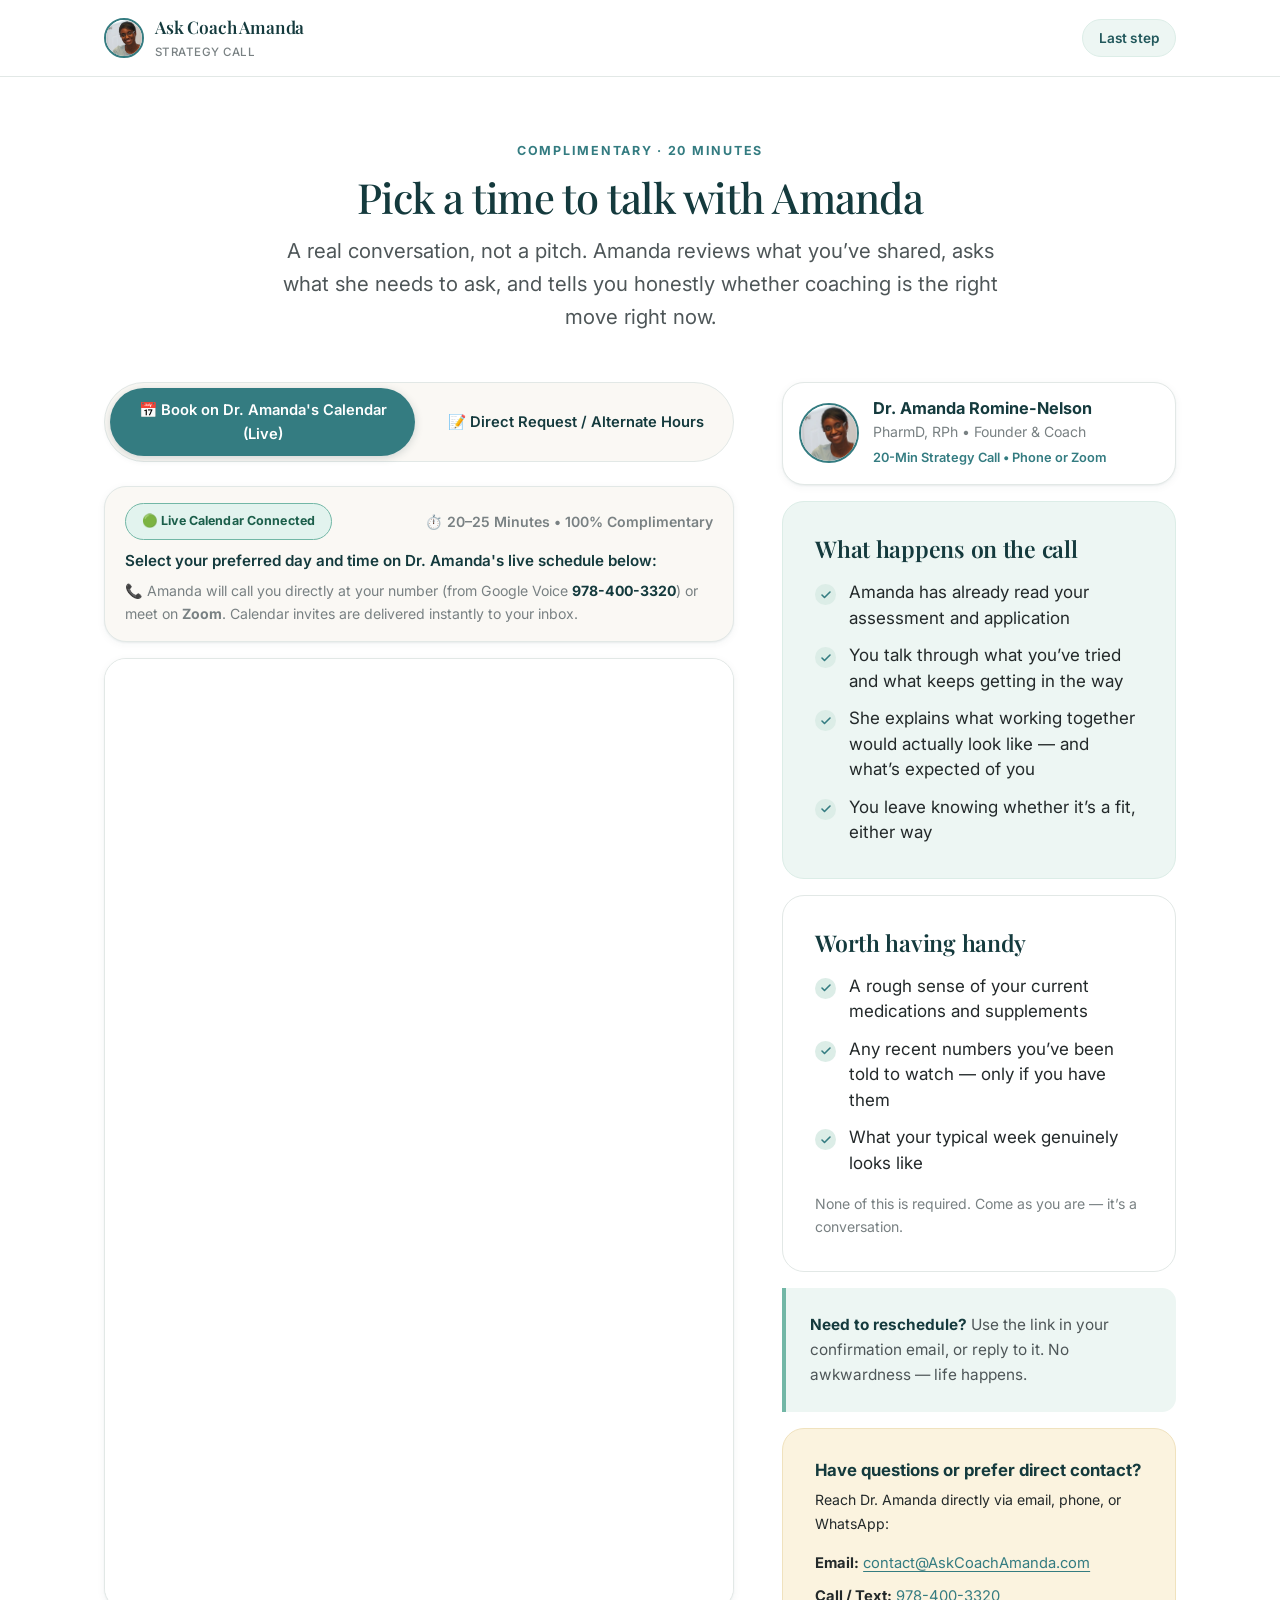
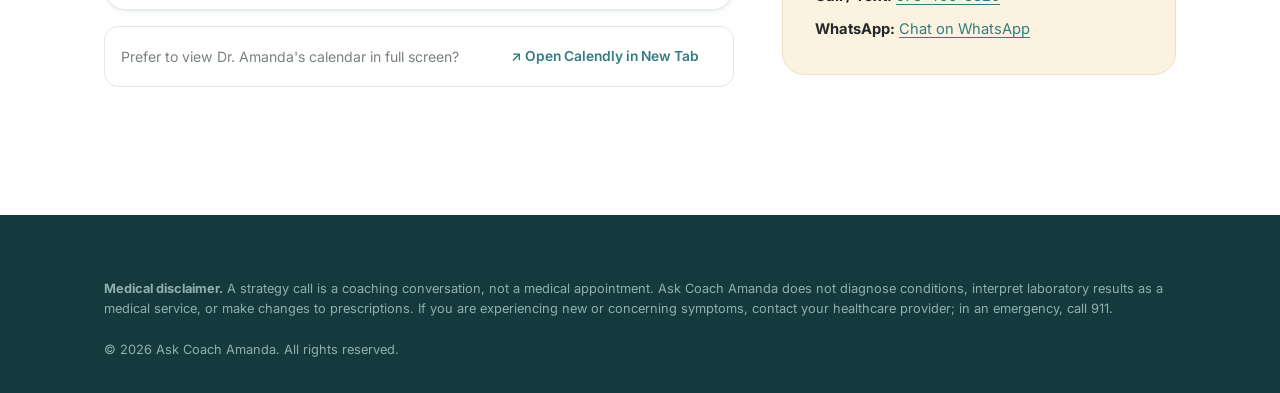
==== book.html @ 9dd2eb63 "Ask Coach Amanda funnel: landing, assessment, apply, booking, thank-you Co-Authored-By: Claude Opus " ====
<!doctype html>
<html lang="en">
<head>
<meta charset="utf-8">
<meta name="viewport" content="width=device-width, initial-scale=1">
<title>Book Your Strategy Call | Ask Coach Amanda</title>
<meta name="description" content="Book a complimentary metabolic health strategy call with Dr. Amanda Romine-Nelson, PharmD, RPh.">
<meta name="robots" content="noindex, follow">
<meta http-equiv="Cache-Control" content="no-cache, no-store, must-revalidate">
<meta http-equiv="Pragma" content="no-cache">
<meta http-equiv="Expires" content="0">
<link rel="preconnect" href="https://fonts.googleapis.com">
<link rel="preconnect" href="https://fonts.gstatic.com" crossorigin>
<link href="https://fonts.googleapis.com/css2?family=Playfair+Display:wght@400;500;600;700&family=Inter:wght@400;500;600;700&display=swap" rel="stylesheet">
<link rel="stylesheet" href="assets/css/brand.css?v=20260921_v3">
<link rel="stylesheet" href="assets/css/funnel.css?v=20260921_v3">
</head>
<body>
<a class="skip-link" href="#main">Skip to content</a>

<header class="site-header">
  <div class="site-header__inner">
    <a class="brandmark" href="index.html">
      <img src="assets/img/dr-amanda-avatar.webp" alt="Dr. Amanda Romine-Nelson, PharmD" width="40" height="40" style="border-radius:50%;border:2px solid var(--teal);display:block;">
      <span>
        <span class="brandmark__name">Ask Coach Amanda</span>
        <span class="brandmark__sub">Strategy call</span>
      </span>
    </a>
    <span class="pill" id="step-pill">Last step</span>
  </div>
</header>

<style>
.booking-tabs {
  display: flex;
  gap: 8px;
  margin-bottom: var(--s5);
  background: var(--cream);
  padding: 5px;
  border-radius: var(--r-pill);
  border: 1px solid var(--line);
}
.booking-tab-btn {
  flex: 1;
  padding: 10px 18px;
  border-radius: var(--r-pill);
  border: none;
  background: transparent;
  font-family: var(--sans);
  font-weight: 600;
  font-size: 0.92rem;
  color: var(--teal-ink);
  cursor: pointer;
  transition: all 0.2s ease;
  text-align: center;
}
.booking-tab-btn.active {
  background: var(--teal);
  color: var(--white);
  box-shadow: 0 2px 8px rgba(20,58,61,0.18);
}
.booking-tab-btn:hover:not(.active) {
  background: rgba(20,58,61,0.06);
}
</style>

<main id="main" class="section section--tight">
  <div class="wrap">

    <div class="center" style="max-width:720px;margin:0 auto var(--s7)">
      <p class="eyebrow">Complimentary &middot; 20 minutes</p>
      <h1 id="book-title" style="font-size:clamp(1.85rem,4vw,2.6rem)">Pick a time to talk with Amanda</h1>
      <p class="lede" id="book-sub">A real conversation, not a pitch. Amanda reviews what you&rsquo;ve shared, asks what she needs to ask, and tells you honestly whether coaching is the right move right now.</p>
    </div>

    <div class="grid" style="grid-template-columns:minmax(0,1.6fr) minmax(0,1fr);gap:var(--s7);align-items:start">

      <div>
        <!-- Booking View Switcher -->
        <div class="booking-tabs" role="tablist">
          <button type="button" class="booking-tab-btn active" id="tab-calendly-btn" role="tab" aria-selected="true">📅 Book on Dr. Amanda's Calendar (Live)</button>
          <button type="button" class="booking-tab-btn" id="tab-form-btn" role="tab" aria-selected="false">📝 Direct Request / Alternate Hours</button>
        </div>

        <!-- TAB 1: Live Calendly Embed (PRIMARY ACTIVE VIEW) -->
        <div id="booking-calendly-wrap">
          <!-- Calendly Verified Event Bar -->
          <div class="card" style="padding:16px 20px;background:var(--cream);border:1px solid var(--line);border-radius:var(--r-lg);margin-bottom:var(--s4);box-shadow:var(--shadow-sm)">
            <div style="display:flex;align-items:center;justify-content:space-between;flex-wrap:wrap;gap:10px;margin-bottom:8px">
              <span class="pill" style="background:#E2F3EE;color:#1B5E4A;border:1px solid #72B7A6;font-size:0.78rem;font-weight:700">
                🟢 Live Calendar Connected
              </span>
              <span class="small muted" style="font-weight:600">
                ⏱️ 20–25 Minutes &bull; 100% Complimentary
              </span>
            </div>
            <p style="margin:0 0 6px;font-size:0.95rem;color:var(--teal-ink);font-weight:600">
              Select your preferred day and time on Dr. Amanda's live schedule below:
            </p>
            <p class="small muted" style="margin:0">
              📞 Amanda will call you directly at your number (from Google Voice <strong style="color:var(--teal-ink)">978-400-3320</strong>) or meet on <strong>Zoom</strong>. Calendar invites are delivered instantly to your inbox.
            </p>
          </div>

          <!-- Lead Sync Notice Banner (shown if user took assessment) -->
          <div id="lead-sync-banner" class="note note--mint" style="display:none;margin-bottom:var(--s4);font-size:0.9rem">
            <strong>Assessment results connected:</strong> Your scorecard responses (<span id="lead-score-text"></span>) are automatically attached so Dr. Amanda can review your profile before connecting.
          </div>

          <!-- Calendly Inline Container -->
          <div class="calendly-wrap" id="calendly-inline" data-url="https://calendly.com/beagoodday-com/20-min-call-with-dr-amanda" style="min-height:950px;min-width:320px;border-radius:var(--r-lg);overflow:hidden;border:1px solid var(--line);background:var(--white);box-shadow:var(--shadow-sm);">
            <iframe id="calendly-frame"
                    src="https://calendly.com/beagoodday-com/20-min-call-with-dr-amanda?hide_landing_page_details=1&hide_event_type_details=1&hide_gdpr_banner=1&primary_color=347c81&text_color=23292a"
                    width="100%"
                    height="950"
                    frameborder="0"
                    title="Schedule a 20-min Call with Dr. Amanda Romine-Nelson"
                    style="width:100%;height:950px;min-height:950px;border:none;display:block;background:#ffffff;">
            </iframe>
          </div>

          <div style="margin-top:var(--s4);display:flex;align-items:center;justify-content:space-between;flex-wrap:wrap;gap:12px;padding:12px 16px;background:var(--white);border:1px solid var(--line);border-radius:var(--r)">
            <span class="small muted">Prefer to view Dr. Amanda's calendar in full screen?</span>
            <a id="calendly-direct-btn" href="https://calendly.com/beagoodday-com/20-min-call-with-dr-amanda" target="_blank" rel="noopener" class="btn btn--outline btn--sm" style="font-size:0.86rem;padding:7px 16px;display:inline-flex;align-items:center;gap:6px">
              ↗️ Open Calendly in New Tab
            </a>
          </div>
        </div>

        <!-- TAB 2: Direct Strategy Call Booking Form (FALLBACK / ALTERNATE HOURS) -->
        <div id="booking-form-wrap" class="card" style="padding:var(--s6);background:var(--white);border-radius:var(--r-lg);border:1px solid var(--line);box-shadow:var(--shadow-sm)" hidden>
          <div style="margin-bottom:var(--s5)">
            <h2 style="font-size:1.35rem;margin-bottom:6px;color:var(--teal-ink)">Request a custom consultation time</h2>
            <p class="small muted" style="margin:0">Don&rsquo;t see a Calendly slot that fits your schedule? Choose your preferred day and window below, and Amanda&rsquo;s team will confirm via email or SMS.</p>
          </div>

          <form id="booking-form" name="strategy-call-booking" method="POST" data-netlify="true" data-netlify-honeypot="bot-field" novalidate>
            <input type="hidden" name="form-name" value="strategy-call-booking">
            <input type="hidden" name="bot-field">
            <input type="hidden" name="total_score" id="b-score">
            <input type="hidden" name="score_tier" id="b-tier">
            <input type="hidden" name="primary_concern" id="b-concern">
            <input type="hidden" name="lead_source" id="b-source">

            <!-- Preferred Day & Date -->
            <div class="grid grid-2" style="gap:var(--s4);margin-bottom:var(--s4)">
              <div class="field">
                <label for="b-date">Preferred Date</label>
                <input class="input" type="date" id="b-date" name="preferred_date" required style="background:var(--white)">
                <p class="field-error" hidden>Please choose a date for your call.</p>
              </div>
              <div class="field">
                <label for="b-time">Preferred Time Window</label>
                <select class="input" id="b-time" name="preferred_time_window" required style="background:var(--white)">
                  <option value="">Select a time of day…</option>
                  <option value="Morning (9:00 AM – 12:00 PM EST)">Morning (9:00 AM – 12:00 PM EST)</option>
                  <option value="Afternoon (12:00 PM – 4:00 PM EST)">Afternoon (12:00 PM – 4:00 PM EST)</option>
                  <option value="Late Afternoon / Evening (4:00 PM – 7:00 PM EST)">Late Afternoon / Evening (4:00 PM – 7:00 PM EST)</option>
                </select>
                <p class="field-error" hidden>Please pick your preferred time window.</p>
              </div>
            </div>

            <!-- Meeting Format -->
            <div class="field" style="margin-bottom:var(--s4)">
              <label>How would you prefer to connect?</label>
              <div class="grid grid-2" style="gap:var(--s3);margin-top:6px">
                <label class="choice" style="cursor:pointer;padding:12px 14px;border:1px solid var(--line);border-radius:var(--r);display:flex;align-items:center;gap:10px;background:var(--cream)">
                  <input type="radio" name="call_format" value="Phone Call (Amanda calls you)" checked style="accent-color:var(--teal)">
                  <span style="font-size:0.92rem;font-weight:500">📞 Phone Call (Amanda calls you)</span>
                </label>
                <label class="choice" style="cursor:pointer;padding:12px 14px;border:1px solid var(--line);border-radius:var(--r);display:flex;align-items:center;gap:10px;background:var(--cream)">
                  <input type="radio" name="call_format" value="Zoom Video Meeting" style="accent-color:var(--teal)">
                  <span style="font-size:0.92rem;font-weight:500">💻 Zoom Video Meeting</span>
                </label>
              </div>
            </div>

            <!-- Contact Information -->
            <div class="grid grid-2" style="gap:var(--s4);margin-bottom:var(--s4)">
              <div class="field">
                <label for="b-first">First Name</label>
                <input class="input" type="text" id="b-first" name="first_name" autocomplete="given-name" required>
                <p class="field-error" hidden>Please provide your first name.</p>
              </div>
              <div class="field">
                <label for="b-last">Last Name</label>
                <input class="input" type="text" id="b-last" name="last_name" autocomplete="family-name" required>
                <p class="field-error" hidden>Please provide your last name.</p>
              </div>
            </div>

            <div class="grid grid-2" style="gap:var(--s4);margin-bottom:var(--s4)">
              <div class="field">
                <label for="b-email">Email Address</label>
                <input class="input" type="email" id="b-email" name="email" autocomplete="email" required>
                <p class="field-error" hidden>Please provide a valid email.</p>
              </div>
              <div class="field">
                <label for="b-phone">Mobile Phone</label>
                <input class="input" type="tel" id="b-phone" name="phone" autocomplete="tel" required>
                <p class="field-error" hidden>Please provide your phone number.</p>
              </div>
            </div>

            <div class="field" style="margin-bottom:var(--s5)">
              <label for="b-notes">What would you like Dr. Amanda to focus on? <span class="muted" style="font-weight:400">(Optional)</span></label>
              <textarea class="input" id="b-notes" name="call_focus" rows="3" placeholder="E.g. reviewing my scorecard results, persistent midsection weight, blood sugar patterns, or medication questions..."></textarea>
            </div>

            <button type="submit" class="btn btn--primary btn--lg btn--block" id="booking-submit-btn">
              Submit Direct Call Request &rarr;
            </button>
            <p class="cta-note" style="justify-content:center;margin-top:var(--s3)">
              Amanda reviews your information personally. You&rsquo;ll receive email confirmation and a calendar invite.
            </p>
          </form>
        </div>
      </div>

      <aside class="stack">
        <!-- Dr. Amanda Trust Card beside calendar -->
        <div class="card" style="padding:16px;background:var(--white);border:1px solid var(--line);border-radius:var(--r-lg);display:flex;align-items:center;gap:14px;box-shadow:var(--shadow-sm)">
          <img src="assets/img/dr-amanda-avatar.webp" alt="Dr. Amanda Romine-Nelson, PharmD" width="60" height="60" style="border-radius:50%;border:2px solid var(--teal);object-fit:cover;flex-shrink:0">
          <div>
            <h4 style="margin:0 0 2px;font-size:1.02rem;color:var(--teal-ink)">Dr. Amanda Romine-Nelson</h4>
            <p class="small muted" style="margin:0">PharmD, RPh &bull; Founder &amp; Coach</p>
            <p style="font-size:0.8rem;color:var(--teal);margin:4px 0 0;font-weight:600">20-Min Strategy Call &bull; Phone or Zoom</p>
          </div>
        </div>

        <div class="card card--mint">
          <h3>What happens on the call</h3>
          <ul class="ticks">
            <li>Amanda has already read your assessment and application</li>
            <li>You talk through what you&rsquo;ve tried and what keeps getting in the way</li>
            <li>She explains what working together would actually look like &mdash; and what&rsquo;s expected of you</li>
            <li>You leave knowing whether it&rsquo;s a fit, either way</li>
          </ul>
        </div>

        <div class="card">
          <h3>Worth having handy</h3>
          <ul class="ticks">
            <li>A rough sense of your current medications and supplements</li>
            <li>Any recent numbers you&rsquo;ve been told to watch &mdash; only if you have them</li>
            <li>What your typical week genuinely looks like</li>
          </ul>
          <p class="small muted mt4 mb0">None of this is required. Come as you are &mdash; it&rsquo;s a conversation.</p>
        </div>

        <div class="note">
          <strong>Need to reschedule?</strong> Use the link in your confirmation email, or reply to it. No awkwardness &mdash; life happens.
        </div>

        <div class="card card--gold">
          <h4 style="margin-bottom:8px">Have questions or prefer direct contact?</h4>
          <p class="small mb2">Reach Dr. Amanda directly via email, phone, or WhatsApp:</p>
          <ul class="footer-list" style="font-size:0.92rem;margin-bottom:0">
            <li><strong>Email:</strong> <a href="mailto:contact@AskCoachAmanda.com">contact@AskCoachAmanda.com</a></li>
            <li><strong>Call / Text:</strong> <a href="tel:+19784003320">978-400-3320</a></li>
            <li><strong>WhatsApp:</strong> <a href="https://wa.me/19784003320" target="_blank" rel="noopener">Chat on WhatsApp</a></li>
          </ul>
        </div>
      </aside>

    </div>
  </div>
</main>

<footer class="site-footer" style="margin-top:var(--s8)">
  <div class="wrap">
    <p class="disclaimer" style="margin-top:0;border-top:0;padding-top:0">
      <strong>Medical disclaimer.</strong> A strategy call is a coaching conversation, not a medical appointment. Ask Coach Amanda does not diagnose conditions, interpret laboratory results as a medical service, or make changes to prescriptions. If you are experiencing new or concerning symptoms, contact your healthcare provider; in an emergency, call 911.
      <br><br>&copy; <span data-year>2026</span> Ask Coach Amanda. All rights reserved.
    </p>
  </div>
</footer>

<script src="assets/js/config.js?v=20260921e"></script>
<script src="assets/js/app.js?v=20260921e"></script>
<script>
(function () {
  var CFG = (window.ACA && window.ACA.config) || {};
  var lead = window.ACA.store.read();
  var LIVE_CALENDLY = "https://calendly.com/beagoodday-com/20-min-call-with-dr-amanda";

  /* Route-aware copy: someone sent here by a red flag needs a
     different frame than someone who just finished applying. */
  if (lead.red_flag) {
    document.getElementById("book-title").textContent = "Let's talk it through first";
    document.getElementById("book-sub").innerHTML =
      "Because you flagged something you haven't raised with a provider, a conversation is the right next step. Amanda will help you separate what belongs with your healthcare provider from what coaching can genuinely support.";
    document.getElementById("step-pill").textContent = "Complimentary call";
  } else if (lead.application_submitted_at) {
    document.getElementById("step-pill").textContent = "Step 3 of 3";
  }

  /* ------------------------------------------------------------
     CALENDLY RESPONDENT DATA PASSING
     Takes the respondent's information (Name, Email, Phone,
     Assessment Score, Tier, Focus Area) and injects it into Calendly
     ------------------------------------------------------------ */
  var fullName = [lead.first_name, lead.last_name].filter(Boolean).join(" ");
  var calendlyParams = [];
  if (fullName) calendlyParams.push("name=" + encodeURIComponent(fullName));
  if (lead.first_name) calendlyParams.push("first_name=" + encodeURIComponent(lead.first_name));
  if (lead.last_name) calendlyParams.push("last_name=" + encodeURIComponent(lead.last_name));
  if (lead.email) calendlyParams.push("email=" + encodeURIComponent(lead.email));
  if (lead.phone) calendlyParams.push("phone_number=" + encodeURIComponent(lead.phone));
  
  var notes = [];
  if (lead.total_score !== undefined && lead.total_score !== "") {
    notes.push("Score: " + lead.total_score + "/30 (" + (lead.score_tier || "") + ")");
  }
  if (lead.primary_concern) {
    notes.push("Roadblock: " + lead.primary_concern);
  }
  if (notes.length) {
    calendlyParams.push("a1=" + encodeURIComponent(notes.join(" | ")));
  }
  calendlyParams.push("hide_landing_page_details=1");
  calendlyParams.push("hide_event_type_details=1");
  calendlyParams.push("primary_color=347c81");
  calendlyParams.push("hide_gdpr_banner=1");
  calendlyParams.push("text_color=23292a");
  /* Required for Calendly to postMessage booking events back to this page */
  calendlyParams.push("embed_type=Inline");
  calendlyParams.push("embed_domain=" + encodeURIComponent(location.hostname || "askcoachamanda.com"));
  calendlyParams.push("utm_source=funnel");
  calendlyParams.push("utm_campaign=" + encodeURIComponent(lead.score_tier || "metabolic_health"));

  var fullCalendlyUrl = LIVE_CALENDLY + (calendlyParams.length ? "?" + calendlyParams.join("&") : "");
  
  var cFrame = document.getElementById("calendly-frame");
  if (cFrame) cFrame.src = fullCalendlyUrl;
  
  var cDirect = document.getElementById("calendly-direct-btn");
  if (cDirect) cDirect.href = fullCalendlyUrl.replace(/&?embed_(type|domain)=[^&]*/g, "");

  var cWrap = document.getElementById("calendly-inline");
  if (cWrap) cWrap.setAttribute("data-url", fullCalendlyUrl);

  /* Lead Sync Banner UI */
  var leadSyncBanner = document.getElementById("lead-sync-banner");
  var leadScoreText = document.getElementById("lead-score-text");
  if (leadSyncBanner && (lead.total_score !== undefined || lead.score_tier || lead.primary_concern)) {
    leadSyncBanner.style.display = "block";
    if (leadScoreText) {
      var bits = [];
      if (lead.total_score !== undefined && lead.total_score !== "") bits.push("Score: " + lead.total_score + "/30");
      if (lead.score_tier) bits.push("Tier: " + lead.score_tier);
      if (lead.primary_concern) bits.push("Focus: " + lead.primary_concern);
      leadScoreText.textContent = bits.join(" · ");
    }
  }

  /* ------------------------------------------------------------
     TAB SWITCHER (Form vs Calendly)
     ------------------------------------------------------------ */
  var tabFormBtn = document.getElementById("tab-form-btn");
  var tabCalendlyBtn = document.getElementById("tab-calendly-btn");
  var formWrap = document.getElementById("booking-form-wrap");
  var calendlyWrap = document.getElementById("booking-calendly-wrap");

  if (tabFormBtn && tabCalendlyBtn) {
    tabFormBtn.addEventListener("click", function () {
      tabFormBtn.classList.add("active");
      tabFormBtn.setAttribute("aria-selected", "true");
      tabCalendlyBtn.classList.remove("active");
      tabCalendlyBtn.setAttribute("aria-selected", "false");
      formWrap.hidden = false;
      calendlyWrap.hidden = true;
    });

    tabCalendlyBtn.addEventListener("click", function () {
      tabCalendlyBtn.classList.add("active");
      tabCalendlyBtn.setAttribute("aria-selected", "true");
      tabFormBtn.classList.remove("active");
      tabFormBtn.setAttribute("aria-selected", "false");
      formWrap.hidden = true;
      calendlyWrap.hidden = false;
    });
  }

  /* ------------------------------------------------------------
     FORM PRE-POPULATION & SUBMISSION
     ------------------------------------------------------------ */
  var form = document.getElementById("booking-form");
  if (form) {
    // Set minimum date to tomorrow
    var dateInput = document.getElementById("b-date");
    if (dateInput) {
      var tomorrow = new Date();
      tomorrow.setDate(tomorrow.getDate() + 1);
      // Skip to Monday if weekend
      if (tomorrow.getDay() === 0) tomorrow.setDate(tomorrow.getDate() + 1);
      if (tomorrow.getDay() === 6) tomorrow.setDate(tomorrow.getDate() + 2);
      var yyyy = tomorrow.getFullYear();
      var mm = String(tomorrow.getMonth() + 1).padStart(2, "0");
      var dd = String(tomorrow.getDate()).padStart(2, "0");
      dateInput.min = yyyy + "-" + mm + "-" + dd;
      dateInput.value = yyyy + "-" + mm + "-" + dd;
    }

    // Prefill lead fields
    if (lead.first_name && document.getElementById("b-first")) document.getElementById("b-first").value = lead.first_name;
    if (lead.last_name && document.getElementById("b-last")) document.getElementById("b-last").value = lead.last_name;
    if (lead.email && document.getElementById("b-email")) document.getElementById("b-email").value = lead.email;
    if (lead.phone && document.getElementById("b-phone")) document.getElementById("b-phone").value = lead.phone;
    if (document.getElementById("b-score")) document.getElementById("b-score").value = lead.total_score || "";
    if (document.getElementById("b-tier")) document.getElementById("b-tier").value = lead.score_tier || "";
    if (document.getElementById("b-concern")) document.getElementById("b-concern").value = lead.primary_concern || "";
    if (document.getElementById("b-source")) document.getElementById("b-source").value = lead.lead_source || "funnel";

    form.addEventListener("submit", function (e) {
      e.preventDefault();
      if (!ACA.form.validate(form)) return;

      var btn = document.getElementById("booking-submit-btn");
      ACA.form.busy(btn, true, "Reserving your consultation…");

      var fields = ACA.form.serialize(form);
      var payload = Object.assign({}, fields, {
        consultation_status: "booked",
        consultation_booked_at: new Date().toISOString(),
        preferred_date: fields.preferred_date,
        preferred_time: fields.preferred_time_window,
        call_format: fields.call_format,
        call_focus: fields.call_focus || ""
      });

      window.ACA.track("booking_complete", {
        preferred_date: fields.preferred_date,
        time_window: fields.preferred_time_window,
        format: fields.call_format
      });

      window.ACA.submit("booking", payload)
        .catch(function (err) { console.warn("[ACA booking notice]", err); })
        .then(function () {
          setTimeout(function () {
            location.href = "thank-you.html?path=booked";
          }, 600);
        });
    });
  }

  /* ------------------------------------------------------------
     CALENDLY POSTMESSAGE LISTENER
     ------------------------------------------------------------ */
  window.addEventListener("message", function (e) {
    if (!/^https:\/\/([a-z0-9-]+\.)?calendly\.com$/.test(e.origin)) return;
    if (!e.data || typeof e.data.event !== "string") return;
    if (e.data.event !== "calendly.event_scheduled") return;
    window.ACA.store.write({
      consultation_status: "booked",
      consultation_booked_at: new Date().toISOString()
    });
    window.ACA.track("booking_complete", {});
    window.ACA.submit("lead", { consultation_status: "booked" });
    setTimeout(function () { location.href = "thank-you.html?path=booked"; }, 1000);
  });

  window.ACA.track("booking_view", { route: lead.route, red_flag: !!lead.red_flag });
})();
</script>
</body>
</html>
---- assets/css/brand.css ----
/* ============================================================
   ASK COACH AMANDA — Funnel Design System
   Brand palette from the Brand, Audience, Funnel & Automation
   Reference Guide (Aug 2026).
   ============================================================ */

:root {
  /* --- Brand palette (exact, from the guide) --- */
  --mint:        #72B7A6;
  --teal:        #347C81;
  --slate:       #595F5F;
  --gold:        #E6BF5A;
  --white:       #FFFFFF;

  /* --- Derived tones (kept in the same family) --- */
  --teal-deep:   #22585C;
  --teal-ink:    #143A3D;
  --mint-tint:   #EDF6F3;
  --mint-tint-2: #DCEDE7;
  --gold-tint:   #FBF3DF;
  --cream:       #FAF8F4;

  /* --- Text (contrast-checked on white) --- */
  --ink:         #23292A;  /* body text        14.2:1 */
  --ink-soft:    #4E5658;  /* secondary text    7.6:1 */
  --ink-faint:   #798183;  /* meta / captions   4.6:1 */

  /* --- Surfaces & lines --- */
  --bg:          #FFFFFF;
  --line:        #E2E8E6;
  --line-strong: #C9D6D3;

  /* --- Type --- */
  --display: "Playfair Display", Georgia, "Times New Roman", serif;
  --sans: "Inter", -apple-system, BlinkMacSystemFont, "Segoe UI", Roboto, Helvetica, Arial, sans-serif;

  /* --- Spacing scale --- */
  --s1: 4px;  --s2: 8px;  --s3: 12px; --s4: 16px; --s5: 24px;
  --s6: 32px; --s7: 48px; --s8: 64px; --s9: 88px; --s10: 120px;

  /* --- Radius & shadow --- */
  --r-sm: 8px; --r: 14px; --r-lg: 22px; --r-pill: 999px;
  --shadow-sm: 0 1px 2px rgba(20,58,61,.06), 0 2px 8px rgba(20,58,61,.05);
  --shadow:    0 2px 6px rgba(20,58,61,.06), 0 12px 32px rgba(20,58,61,.08);
  --shadow-lg: 0 4px 12px rgba(20,58,61,.08), 0 28px 64px rgba(20,58,61,.14);

  --maxw: 1120px;
  --maxw-narrow: 760px;
}

/* ============================================================
   RESET
   ============================================================ */
*, *::before, *::after { box-sizing: border-box; }
html { -webkit-text-size-adjust: 100%; scroll-behavior: smooth; }
@media (prefers-reduced-motion: reduce) {
  html { scroll-behavior: auto; }
  *, *::before, *::after { animation-duration: .01ms !important; transition-duration: .01ms !important; }
}
body {
  margin: 0;
  background: var(--bg);
  color: var(--ink);
  font-family: var(--sans);
  font-size: 17px;          /* larger base — core audience is 40–65 */
  line-height: 1.65;
  -webkit-font-smoothing: antialiased;
  text-rendering: optimizeLegibility;
}
img, svg, video { max-width: 100%; height: auto; display: block; }
button, input, select, textarea { font: inherit; color: inherit; }
a { color: var(--teal); text-decoration-thickness: 1px; text-underline-offset: 3px; }
a:hover { color: var(--teal-deep); }
[hidden] { display: none !important; }

:focus-visible {
  outline: 3px solid var(--teal);
  outline-offset: 3px;
  border-radius: 4px;
}

.skip-link {
  position: absolute; left: -9999px; top: 0; z-index: 200;
  background: var(--teal); color: #fff; padding: 12px 20px;
  border-radius: 0 0 var(--r-sm) 0; font-weight: 600;
}
.skip-link:focus { left: 0; color: #fff; }

.visually-hidden {
  position: absolute !important; width: 1px; height: 1px;
  padding: 0; margin: -1px; overflow: hidden;
  clip: rect(0 0 0 0); white-space: nowrap; border: 0;
}

/* ============================================================
   TYPE
   ============================================================ */
h1, h2, h3, h4 {
  font-family: var(--display);
  font-weight: 500;
  line-height: 1.18;
  letter-spacing: -0.012em;
  color: var(--teal-ink);
  margin: 0 0 var(--s4);
}
h1 { font-size: clamp(2.1rem, 4.6vw, 3.3rem); line-height: 1.1; letter-spacing: -0.018em; }
h2 { font-size: clamp(1.75rem, 3.5vw, 2.5rem); }
h3 { font-size: clamp(1.2rem, 2vw, 1.44rem); font-weight: 600; line-height: 1.3; }
h4 { font-size: 1.05rem; font-family: var(--sans); font-weight: 700; letter-spacing: 0; }
p { margin: 0 0 var(--s4); }
p:last-child { margin-bottom: 0; }

.lede {
  font-size: clamp(1.1rem, 1.7vw, 1.28rem);
  line-height: 1.6;
  color: var(--ink-soft);
}
.eyebrow {
  font-family: var(--sans);
  font-size: .78rem;
  font-weight: 700;
  letter-spacing: .14em;
  text-transform: uppercase;
  color: var(--teal);
  margin: 0 0 var(--s3);
}
.eyebrow--on-dark { color: var(--mint); }
.mark { color: var(--teal); }
.underline-gold {
  background-image: linear-gradient(transparent 62%, var(--gold) 62%, var(--gold) 92%, transparent 92%);
  padding: 0 2px;
}

/* ============================================================
   LAYOUT
   ============================================================ */
.wrap { width: 100%; max-width: var(--maxw); margin: 0 auto; padding: 0 var(--s5); }
.wrap--narrow { max-width: var(--maxw-narrow); }
.section { padding: var(--s9) 0; }
.section--tight { padding: var(--s8) 0; }
.section--cream { background: var(--cream); }
.section--mint { background: var(--mint-tint); }
.section--teal { background: var(--teal-ink); color: #E8F1F0; }
.section--teal h2, .section--teal h3 { color: var(--white); }
.section--teal .lede { color: #B9D2D1; }

.center { text-align: center; }
.stack > * + * { margin-top: var(--s4); }
.section-head { max-width: 660px; margin: 0 0 var(--s7); }
.section-head.center { margin-left: auto; margin-right: auto; }

.grid { display: grid; gap: var(--s5); }
.grid-2 { grid-template-columns: repeat(2, 1fr); }
.grid-3 { grid-template-columns: repeat(3, 1fr); }
.grid-4 { grid-template-columns: repeat(4, 1fr); }
@media (max-width: 900px) { .grid-3, .grid-4 { grid-template-columns: repeat(2, 1fr); } }
@media (max-width: 640px) { .grid-2, .grid-3, .grid-4 { grid-template-columns: 1fr; } }

/* ============================================================
   BUTTONS
   ============================================================ */
.btn {
  display: inline-flex; align-items: center; justify-content: center; gap: 10px;
  font-family: var(--sans); font-size: 1.02rem; font-weight: 600;
  padding: 17px 32px; border-radius: var(--r-pill);
  border: 2px solid transparent; cursor: pointer; text-decoration: none;
  transition: transform .16s ease, box-shadow .16s ease, background-color .16s ease, border-color .16s ease;
  line-height: 1.2; text-align: center;
}
.btn:hover { transform: translateY(-2px); }
.btn:active { transform: translateY(0); }

.btn--primary { background: var(--teal); color: var(--white); box-shadow: var(--shadow); }
.btn--primary:hover { background: var(--teal-deep); color: var(--white); box-shadow: var(--shadow-lg); }

.btn--gold { background: var(--gold); color: var(--teal-ink); box-shadow: var(--shadow); }
.btn--gold:hover { background: #DBB149; color: var(--teal-ink); box-shadow: var(--shadow-lg); }

.btn--ghost { background: transparent; color: var(--teal); border-color: var(--line-strong); }
.btn--ghost:hover { background: var(--mint-tint); border-color: var(--mint); color: var(--teal-deep); }

.btn--on-dark { background: var(--white); color: var(--teal-ink); }
.btn--on-dark:hover { background: var(--mint-tint); color: var(--teal-ink); }

.btn--ghost-on-dark { background: transparent; color: #DCEDE7; border-color: rgba(255,255,255,.35); }
.btn--ghost-on-dark:hover { background: rgba(255,255,255,.1); color: #fff; border-color: rgba(255,255,255,.6); }

.btn--lg { font-size: 1.1rem; padding: 20px 40px; }
.btn--block { display: flex; width: 100%; }
.btn[disabled], .btn[aria-disabled="true"] { opacity: .45; pointer-events: none; }

.btn-row { display: flex; flex-wrap: wrap; gap: var(--s4); align-items: center; }
.btn-row.center { justify-content: center; }

.cta-note {
  font-size: .88rem; color: var(--ink-faint); margin-top: var(--s3);
  display: flex; align-items: center; gap: 8px; flex-wrap: wrap;
}
.cta-note--on-dark { color: #9FBCBB; }
.center .cta-note { justify-content: center; }

/* ============================================================
   CARDS
   ============================================================ */
.card {
  background: var(--white);
  border: 1px solid var(--line);
  border-radius: var(--r-lg);
  padding: var(--s6);
}
.card--flat { box-shadow: none; }
.card--raised { box-shadow: var(--shadow); border-color: transparent; }
.card--mint { background: var(--mint-tint); border-color: var(--mint-tint-2); }
.card--gold { background: var(--gold-tint); border-color: #F0E2BE; }
.card__num {
  font-family: var(--display); font-size: 1.55rem; font-weight: 600;
  width: 46px; height: 46px; border-radius: 50%;
  display: grid; place-items: center; margin-bottom: var(--s4);
  background: var(--mint-tint); color: var(--teal);
}

/* ============================================================
   LISTS
   ============================================================ */
.ticks, .crosses { list-style: none; padding: 0; margin: 0; display: grid; gap: 12px; }
.ticks li, .crosses li { position: relative; padding-left: 34px; line-height: 1.5; }
.ticks li::before, .crosses li::before {
  content: ""; position: absolute; left: 0; top: 4px;
  width: 21px; height: 21px; border-radius: 50%;
  background-repeat: no-repeat; background-position: center; background-size: 12px;
}
.ticks li::before {
  background-color: var(--mint-tint-2);
  background-image: url("data:image/svg+xml,%3Csvg xmlns='http://www.w3.org/2000/svg' viewBox='0 0 24 24' fill='none' stroke='%23347C81' stroke-width='3.2' stroke-linecap='round' stroke-linejoin='round'%3E%3Cpath d='M20 6 9 17l-5-5'/%3E%3C/svg%3E");
}
.crosses li::before {
  background-color: #F2E9E7;
  background-image: url("data:image/svg+xml,%3Csvg xmlns='http://www.w3.org/2000/svg' viewBox='0 0 24 24' fill='none' stroke='%238C5B52' stroke-width='3.2' stroke-linecap='round'%3E%3Cpath d='M18 6 6 18M6 6l12 12'/%3E%3C/svg%3E");
}
.section--teal .ticks li::before { background-color: rgba(114,183,166,.22); }

/* ============================================================
   FORMS
   ============================================================ */
.field { margin-bottom: var(--s5); }
.field label, .field .label {
  display: block; font-weight: 600; font-size: .95rem;
  margin-bottom: 8px; color: var(--ink);
}
.field .hint { font-size: .85rem; color: var(--ink-faint); margin: -2px 0 8px; }
.input, select.input, textarea.input {
  width: 100%; padding: 15px 16px;
  border: 1.5px solid var(--line-strong); border-radius: var(--r-sm);
  background: var(--white); font-size: 1rem; transition: border-color .15s, box-shadow .15s;
}
.input:focus {
  outline: none; border-color: var(--teal);
  box-shadow: 0 0 0 4px rgba(52,124,129,.14);
}
.input[aria-invalid="true"] { border-color: #B4544A; }
textarea.input { min-height: 120px; resize: vertical; }
.field-error { color: #A5453C; font-size: .86rem; margin-top: 6px; font-weight: 500; }

.consent {
  display: flex; gap: 12px; align-items: flex-start;
  font-size: .9rem; color: var(--ink-soft); line-height: 1.5;
}
.consent input[type="checkbox"] { width: 20px; height: 20px; margin-top: 2px; accent-color: var(--teal); flex: none; }

/* Choice buttons (assessment + application) */
.choices { display: grid; gap: 10px; }
.choice {
  display: flex; align-items: flex-start; gap: 13px;
  padding: 15px 18px; border: 1.5px solid var(--line-strong);
  border-radius: var(--r); background: var(--white);
  cursor: pointer; text-align: left; width: 100%;
  transition: border-color .14s, background-color .14s, box-shadow .14s;
}
.choice:hover { border-color: var(--mint); background: var(--mint-tint); }
.choice__box {
  flex: none; width: 22px; height: 22px; margin-top: 1px;
  border: 2px solid var(--line-strong); border-radius: 50%;
  display: grid; place-items: center; transition: border-color .14s, background-color .14s;
}
.choice--multi .choice__box { border-radius: 6px; }
.choice__box::after {
  content: ""; width: 9px; height: 9px; border-radius: 50%;
  background: var(--white); transform: scale(0); transition: transform .14s;
}
.choice--multi .choice__box::after { border-radius: 2px; }
.choice[aria-pressed="true"], .choice.is-selected {
  border-color: var(--teal); background: var(--mint-tint); box-shadow: 0 0 0 3px rgba(52,124,129,.1);
}
.choice[aria-pressed="true"] .choice__box, .choice.is-selected .choice__box {
  border-color: var(--teal); background: var(--teal);
}
.choice[aria-pressed="true"] .choice__box::after, .choice.is-selected .choice__box::after { transform: scale(1); }
.choice__text { font-size: 1rem; line-height: 1.45; }
.choice__sub { display: block; font-size: .86rem; color: var(--ink-faint); margin-top: 3px; }

/* ============================================================
   MISC COMPONENTS
   ============================================================ */
.pill {
  display: inline-flex; align-items: center; gap: 8px;
  background: var(--mint-tint); color: var(--teal-deep);
  border: 1px solid var(--mint-tint-2);
  padding: 7px 16px; border-radius: var(--r-pill);
  font-size: .85rem; font-weight: 600; letter-spacing: .01em;
}
.pill--gold { background: var(--gold-tint); border-color: #F0E2BE; color: #6B551F; }
.pill--on-dark { background: rgba(114,183,166,.16); border-color: rgba(114,183,166,.3); color: var(--mint); }

.rule { height: 1px; background: var(--line); border: 0; margin: var(--s7) 0; }
.rule--short { width: 56px; height: 3px; background: var(--gold); border-radius: 2px; margin: 0 0 var(--s5); }
.center .rule--short { margin-left: auto; margin-right: auto; }

.note {
  background: var(--mint-tint); border-left: 4px solid var(--mint);
  border-radius: 0 var(--r) var(--r) 0; padding: var(--s5) var(--s5);
  font-size: .96rem; color: var(--ink-soft);
}
.note strong { color: var(--teal-ink); }
.note--gold { background: var(--gold-tint); border-left-color: var(--gold); }
.note--alert { background: #FBF1EF; border-left-color: #C1786D; }

blockquote.pull {
  font-family: var(--display); font-size: clamp(1.28rem, 2.5vw, 1.8rem);
  line-height: 1.38; color: var(--teal-ink); margin: 0; font-weight: 500;
}
blockquote.pull cite { display: block; font-family: var(--sans); font-size: .95rem; font-style: normal; font-weight: 600; color: var(--ink-faint); margin-top: var(--s4); }

/* ============================================================
   PROGRESS
   ============================================================ */
.progress { margin-bottom: var(--s6); }
.progress__meta {
  display: flex; justify-content: space-between; align-items: baseline;
  font-size: .85rem; color: var(--ink-faint); margin-bottom: 8px; font-weight: 500;
}
.progress__track { height: 7px; background: var(--mint-tint-2); border-radius: var(--r-pill); overflow: hidden; }
.progress__bar { height: 100%; background: linear-gradient(90deg, var(--mint), var(--teal)); border-radius: var(--r-pill); transition: width .4s cubic-bezier(.4,0,.2,1); width: 0; }

/* ============================================================
   HEADER / FOOTER
   ============================================================ */
.site-header {
  position: sticky; top: 0; z-index: 60;
  background: rgba(255,255,255,.94);
  backdrop-filter: blur(10px);
  border-bottom: 1px solid var(--line);
}
.site-header__inner { display: flex; align-items: center; justify-content: space-between; gap: var(--s5); padding: 14px var(--s5); max-width: var(--maxw); margin: 0 auto; }
.brandmark { display: flex; align-items: center; gap: 11px; text-decoration: none; color: var(--teal-ink); }
.brandmark__glyph {
  width: 38px; height: 38px; border-radius: 50%; flex: none;
  background: var(--teal); color: #fff;
  display: grid; place-items: center;
  font-family: var(--display); font-weight: 600; font-size: 1.1rem;
}
.brandmark__name { font-family: var(--display); font-weight: 600; font-size: 1.08rem; line-height: 1.1; letter-spacing: -.01em; }
.brandmark__sub { display: block; font-family: var(--sans); font-size: .72rem; font-weight: 500; color: var(--ink-faint); letter-spacing: .04em; text-transform: uppercase; margin-top: 1px; }
.site-header .btn { padding: 12px 24px; font-size: .95rem; }
@media (max-width: 560px) { .brandmark__sub { display: none; } .site-header .btn { padding: 11px 18px; font-size: .88rem; } }

.site-footer { background: var(--teal-ink); color: #A9C6C5; padding: var(--s8) 0 var(--s6); font-size: .92rem; }
.site-footer a { color: #CBE2E0; }
.site-footer a:hover { color: #fff; }
.site-footer h4 { color: #fff; font-size: .8rem; letter-spacing: .12em; text-transform: uppercase; margin-bottom: var(--s3); }
.footer-grid { display: grid; grid-template-columns: 1.6fr 1fr 1fr; gap: var(--s7); }
@media (max-width: 780px) { .footer-grid { grid-template-columns: 1fr; gap: var(--s6); } }
.footer-list { list-style: none; padding: 0; margin: 0; display: grid; gap: 9px; }
.disclaimer {
  margin-top: var(--s7); padding-top: var(--s5);
  border-top: 1px solid rgba(255,255,255,.14);
  font-size: .8rem; line-height: 1.6; color: #90AFAE;
}

/* ============================================================
   UTIL
   ============================================================ */
.mt0 { margin-top: 0; } .mb0 { margin-bottom: 0; }
.mt4 { margin-top: var(--s4); } .mt5 { margin-top: var(--s5); }
.mt6 { margin-top: var(--s6); } .mt7 { margin-top: var(--s7); }
.small { font-size: .88rem; }
.muted { color: var(--ink-faint); }
.nowrap { white-space: nowrap; }
---- assets/css/funnel.css ----
/* ============================================================
   ASK COACH AMANDA — Page-level components
   Depends on brand.css
   ============================================================ */

/* ------------------------------------------------------------
   HERO
   ------------------------------------------------------------ */
.hero {
  position: relative;
  overflow: hidden;
  background:
    radial-gradient(900px 520px at 88% -8%, rgba(114,183,166,.28), transparent 62%),
    radial-gradient(700px 460px at 4% 108%, rgba(230,191,90,.15), transparent 60%),
    var(--cream);
  padding: var(--s8) 0 var(--s8);
  border-bottom: 1px solid var(--line);
}
.hero__grid {
  display: grid;
  grid-template-columns: minmax(0, .82fr) minmax(0, 1.18fr);
  gap: var(--s6);
  align-items: center;
  max-width: 1280px;
}
.hero__grid h1 { font-size: clamp(2rem, 3.2vw, 2.85rem); }
@media (max-width: 980px) {
  .hero { padding: var(--s8) 0 var(--s7); }
  .hero__grid { grid-template-columns: 1fr; gap: var(--s7); }
}
.hero h1 { margin-bottom: var(--s5); }
.hero .lede { max-width: 44ch; font-size: 1.08rem; }
@media (max-width: 980px) { .hero .lede { max-width: none; } }
.hero .btn-row { margin-top: var(--s6); }

.credential-strip {
  display: flex; flex-wrap: wrap; gap: 10px 12px;
  margin-bottom: var(--s5);
}
.credential-strip .pill { font-size: .8rem; padding: 6px 14px; }

.trust-row {
  margin-top: var(--s7); padding-top: var(--s5);
  border-top: 1px solid var(--line);
  display: flex; flex-wrap: wrap; gap: var(--s5) var(--s6);
}
.trust-row div { font-size: .88rem; color: var(--ink-soft); line-height: 1.35; }
.trust-row strong { display: block; font-family: var(--display); font-size: 1.4rem; color: var(--teal); font-weight: 600; }

/* ------------------------------------------------------------
   VIDEO SLOT  →  swap the placeholder for the client's embed
   ------------------------------------------------------------ */
.video-slot { position: relative; }
.video-frame {
  position: relative;
  aspect-ratio: 16 / 9;
  border-radius: var(--r-lg);
  overflow: hidden;
  background: linear-gradient(150deg, var(--teal-ink), var(--teal) 58%, var(--mint));
  box-shadow: var(--shadow-lg);
  border: 8px solid var(--white);
}
.video-frame iframe, .video-frame video {
  position: absolute; inset: 0; width: 100%; height: 100%; border: 0; display: block;
}
/* Placeholder shown until the real embed is dropped in */
.video-placeholder {
  position: absolute; inset: 0;
  display: flex; flex-direction: column; align-items: center; justify-content: center;
  gap: 16px; text-align: center; padding: var(--s5); color: #fff;
}
.video-placeholder::before {
  content: ""; position: absolute; inset: 0;
  background-image:
    linear-gradient(rgba(255,255,255,.07) 1px, transparent 1px),
    linear-gradient(90deg, rgba(255,255,255,.07) 1px, transparent 1px);
  background-size: 34px 34px;
  mask-image: radial-gradient(circle at 50% 50%, #000 20%, transparent 78%);
}
.video-placeholder__play {
  position: relative;
  width: 78px; height: 78px; border-radius: 50%;
  background: rgba(255,255,255,.95);
  display: grid; place-items: center;
  box-shadow: 0 8px 30px rgba(0,0,0,.22);
}
.video-placeholder__play::after {
  content: ""; width: 0; height: 0; margin-left: 6px;
  border-left: 24px solid var(--teal); border-top: 15px solid transparent; border-bottom: 15px solid transparent;
}
.video-placeholder__label {
  position: relative;
  font-family: var(--display); font-size: 1.28rem; font-weight: 500; line-height: 1.25;
}
.video-placeholder__hint {
  position: relative;
  font-size: .82rem; color: rgba(255,255,255,.8); max-width: 34ch; line-height: 1.5;
}
.video-caption {
  display: flex; align-items: center; gap: 10px; justify-content: center;
  margin-top: var(--s4); font-size: .88rem; color: var(--ink-faint);
}
.video-caption::before {
  content: ""; width: 8px; height: 8px; border-radius: 50%;
  background: var(--gold); flex: none;
}

/* ------------------------------------------------------------
   SYMPTOM / RECOGNITION GRID
   ------------------------------------------------------------ */
.symptom-grid { display: grid; grid-template-columns: repeat(2, 1fr); gap: 14px; }
@media (max-width: 720px) { .symptom-grid { grid-template-columns: 1fr; } }
.symptom {
  display: flex; gap: 13px; align-items: flex-start;
  background: var(--white); border: 1px solid var(--line);
  border-radius: var(--r); padding: 17px 19px;
  font-size: .98rem; line-height: 1.45;
}
.symptom__dot {
  flex: none; width: 9px; height: 9px; border-radius: 50%;
  background: var(--mint); margin-top: 8px;
  box-shadow: 0 0 0 4px rgba(114,183,166,.2);
}

/* ------------------------------------------------------------
   CONNECT-THE-DOTS DIAGRAM
   ------------------------------------------------------------ */
.dots-figure { display: grid; place-items: center; }
.dots-figure svg { width: 100%; max-width: 520px; height: auto; overflow: visible; }
.dots-node text { font-family: var(--sans); font-size: 13px; font-weight: 600; fill: var(--teal-ink); }
.dots-hub text { font-family: var(--display); font-weight: 600; fill: #fff; }
.dots-link { stroke: var(--mint); stroke-width: 1.6; opacity: .55; }
.dots-ring { fill: none; stroke: var(--mint-tint-2); stroke-width: 1.4; stroke-dasharray: 4 6; }

/* Credential panel on the dark section */
.cred-panel {
  background: rgba(255,255,255,.05);
  border: 1px solid rgba(114,183,166,.22);
  border-radius: var(--r-lg);
  padding: var(--s6);
}
.cred-panel h4 { font-size: .78rem; letter-spacing: .14em; text-transform: uppercase; }

/* ------------------------------------------------------------
   PATH / STEPS
   ------------------------------------------------------------ */
.path { display: grid; grid-template-columns: repeat(4, 1fr); gap: var(--s5); counter-reset: step; }
@media (max-width: 900px) { .path { grid-template-columns: repeat(2, 1fr); } }
@media (max-width: 560px) { .path { grid-template-columns: 1fr; } }
.path__item { position: relative; padding-top: var(--s5); border-top: 3px solid var(--mint-tint-2); }
.path__item--active { border-top-color: var(--gold); }
.path__k {
  font-family: var(--sans); font-size: .74rem; font-weight: 700;
  letter-spacing: .14em; text-transform: uppercase; color: var(--teal);
  margin-bottom: 10px;
}
.path__item h3 { font-size: 1.12rem; margin-bottom: 8px; }
.path__item p { font-size: .94rem; color: var(--ink-soft); }

.arrow-path {
  display: flex; flex-wrap: wrap; align-items: center; gap: 10px 14px;
  font-family: var(--sans); font-weight: 600; font-size: .82rem;
  letter-spacing: .1em; text-transform: uppercase; color: var(--teal);
}
.arrow-path span:not(:last-child)::after {
  content: "→"; margin-left: 14px; color: var(--mint); font-weight: 400;
}
.section--teal .arrow-path { color: var(--mint); }

/* ------------------------------------------------------------
   IS / IS-NOT
   ------------------------------------------------------------ */
.compare { display: grid; grid-template-columns: 1fr 1fr; gap: var(--s5); }
@media (max-width: 780px) { .compare { grid-template-columns: 1fr; } }
.compare__col { padding: var(--s6); border-radius: var(--r-lg); }
.compare__col--yes { background: var(--mint-tint); border: 1px solid var(--mint-tint-2); }
.compare__col--no  { background: #FBF6F5; border: 1px solid #EFE2DF; }
.compare__col h3 { font-size: 1.15rem; margin-bottom: var(--s4); }

/* ------------------------------------------------------------
   PROGRAM / PRICING
   ------------------------------------------------------------ */
.program-card {
  background: var(--white); border-radius: var(--r-lg);
  box-shadow: var(--shadow-lg); overflow: hidden;
  border: 1px solid var(--line);
}
.program-card__head {
  background: linear-gradient(135deg, var(--teal-ink), var(--teal));
  color: #fff; padding: var(--s7) var(--s7) var(--s6);
}
.program-card__head h3 { color: #fff; font-size: clamp(1.5rem, 3vw, 2rem); margin-bottom: 10px; }
.program-card__head p { color: #C3DDDB; margin: 0; }
.program-card__body { padding: var(--s7); display: grid; grid-template-columns: 1.25fr 1fr; gap: var(--s7); }
@media (max-width: 860px) { .program-card__body { grid-template-columns: 1fr; gap: var(--s6); } .program-card__head, .program-card__body { padding: var(--s6); } }

.includes { list-style: none; padding: 0; margin: 0; display: grid; gap: var(--s4); }
.includes li { display: grid; grid-template-columns: 30px 1fr; gap: 12px; align-items: start; }
.includes b { display: block; font-size: 1rem; color: var(--teal-ink); }
.includes span { font-size: .92rem; color: var(--ink-soft); line-height: 1.5; }
.includes .ico {
  width: 30px; height: 30px; border-radius: 9px; background: var(--mint-tint);
  display: grid; place-items: center; color: var(--teal); font-size: .95rem; font-weight: 700;
}

.invest {
  background: var(--cream); border: 1px solid var(--line);
  border-radius: var(--r-lg); padding: var(--s6);
  position: sticky; top: 92px;
}
@media (max-width: 860px) { .invest { position: static; } }
.invest__price { font-family: var(--display); font-size: 2.8rem; font-weight: 500; color: var(--teal-ink); line-height: 1; }
.invest__price small { font-family: var(--sans); font-size: .95rem; font-weight: 500; color: var(--ink-faint); display: block; margin-top: 8px; letter-spacing: 0; }
.invest__alt { font-size: .95rem; color: var(--ink-soft); margin: var(--s4) 0 var(--s5); padding-top: var(--s4); border-top: 1px dashed var(--line-strong); }

/* ------------------------------------------------------------
   TESTIMONIALS
   ------------------------------------------------------------ */
.quote-card {
  background: var(--white); border: 1px solid var(--line);
  border-radius: var(--r-lg); padding: var(--s6);
  display: flex; flex-direction: column; gap: var(--s4);
}
.quote-card__mark { font-family: var(--display); font-size: 3.2rem; font-weight: 700; line-height: .6; color: var(--mint); height: 26px; }
.quote-card blockquote { margin: 0; font-size: 1.02rem; line-height: 1.6; color: var(--ink); }
.quote-card__who { margin-top: auto; padding-top: var(--s4); border-top: 1px solid var(--line); }
.quote-card__who b { display: block; color: var(--teal-ink); font-size: .98rem; }
.quote-card__who span { font-size: .86rem; color: var(--ink-faint); }

/* ------------------------------------------------------------
   FAQ
   ------------------------------------------------------------ */
.faq { border-top: 1px solid var(--line); }
.faq details { border-bottom: 1px solid var(--line); }
.faq summary {
  cursor: pointer; list-style: none; padding: var(--s5) 44px var(--s5) 0;
  font-weight: 600; font-size: 1.06rem; color: var(--teal-ink);
  position: relative; line-height: 1.4;
}
.faq summary::-webkit-details-marker { display: none; }
.faq summary::after {
  content: ""; position: absolute; right: 8px; top: 50%;
  width: 12px; height: 12px; margin-top: -8px;
  border-right: 2.4px solid var(--teal); border-bottom: 2.4px solid var(--teal);
  transform: rotate(45deg); transition: transform .2s ease;
}
.faq details[open] summary::after { transform: rotate(-135deg); margin-top: -3px; }
.faq details > div { padding: 0 var(--s6) var(--s6) 0; color: var(--ink-soft); }
.faq details > div p { margin-bottom: var(--s3); }

/* ------------------------------------------------------------
   STICKY MOBILE CTA
   ------------------------------------------------------------ */
.sticky-cta {
  position: fixed; left: 0; right: 0; bottom: 0; z-index: 70;
  background: rgba(255,255,255,.97); backdrop-filter: blur(10px);
  border-top: 1px solid var(--line);
  padding: 10px 14px calc(10px + env(safe-area-inset-bottom));
  transform: translateY(110%); transition: transform .28s ease;
  display: none;
}
.sticky-cta.is-visible { transform: translateY(0); }
@media (max-width: 760px) { .sticky-cta { display: block; } body { padding-bottom: 0; } }

/* ------------------------------------------------------------
   ASSESSMENT
   ------------------------------------------------------------ */
.quiz-shell { max-width: 680px; margin: 0 auto; }
.quiz-card {
  background: var(--white); border: 1px solid var(--line);
  border-radius: var(--r-lg); box-shadow: var(--shadow);
  padding: var(--s7);
}
@media (max-width: 620px) { .quiz-card { padding: var(--s5); } }
.quiz-q:focus, .quiz-q:focus-visible { outline: none; }
.quiz-q { font-family: var(--display); font-size: clamp(1.32rem, 2.9vw, 1.72rem); font-weight: 500; line-height: 1.26; color: var(--teal-ink); margin: 0 0 8px; }
.quiz-help { font-size: .93rem; color: var(--ink-faint); margin: 0 0 var(--s5); }
.quiz-nav:not(:has(> :not([hidden]))) { display: none; }
.quiz-nav { display: flex; justify-content: space-between; align-items: center; gap: var(--s4); margin-top: var(--s6); }
.link-btn {
  background: none; border: 0; padding: 8px 4px; cursor: pointer;
  color: var(--ink-faint); font-size: .93rem; font-weight: 500;
}
.link-btn:hover { color: var(--teal); text-decoration: underline; }

/* Results */
.result-hero {
  background: linear-gradient(135deg, var(--teal-ink), var(--teal));
  color: #fff; border-radius: var(--r-lg); padding: var(--s7);
  margin-bottom: var(--s6);
}
.result-hero h2 { color: #fff; margin-bottom: var(--s3); }
.result-hero p { color: #C7E0DE; margin: 0; }
.score-bars { display: grid; gap: var(--s4); }
.score-row { display: grid; grid-template-columns: 200px 1fr 52px; gap: var(--s4); align-items: center; }
@media (max-width: 620px) { .score-row { grid-template-columns: 1fr; gap: 6px; } .score-row .score-val { text-align: left; } }
.score-label { font-weight: 600; font-size: .95rem; color: var(--teal-ink); }
.score-track { height: 12px; background: var(--mint-tint-2); border-radius: var(--r-pill); overflow: hidden; }
.score-fill { height: 100%; border-radius: var(--r-pill); background: var(--mint); transition: width .8s cubic-bezier(.4,0,.2,1); width: 0; }
.score-fill--top { background: linear-gradient(90deg, var(--gold), #D9A93F); }
.score-val { font-variant-numeric: tabular-nums; font-weight: 600; font-size: .9rem; color: var(--ink-faint); text-align: right; }

/* ------------------------------------------------------------
   BOOKING
   ------------------------------------------------------------ */
.calendly-wrap {
  min-height: 720px; border-radius: var(--r-lg); overflow: hidden;
  border: 1px solid var(--line); background: var(--white);
}
@media (max-width: 640px) { .calendly-wrap { min-height: 1000px; } }

/* ------------------------------------------------------------
   FOUNDER SECTION: BULLETPROOF RESPONSIVE 2-COLUMN LAYOUT
   Guaranteed side-by-side on all screens down to 768px,
   symmetrically centered on mobile (<768px). Zero empty void.
   ------------------------------------------------------------ */
.founder-section-wrap {
  display: grid;
  grid-template-columns: minmax(280px, 360px) minmax(0, 1fr);
  gap: clamp(24px, 4vw, 48px);
  align-items: start;
}

@media (max-width: 768px) {
  .founder-section-wrap {
    grid-template-columns: 1fr;
    gap: 28px;
  }
  .founder-col-photo {
    max-width: 400px;
    margin: 0 auto;
    width: 100%;
  }
}

.founder-photo-card {
  position: relative;
  border-radius: 20px;
  overflow: hidden;
  box-shadow: 0 16px 40px rgba(10, 32, 34, 0.45), 0 0 0 1px rgba(114, 183, 166, 0.25);
  background: var(--teal-ink, #143A3D);
}

.founder-photo {
  width: 100%;
  height: auto;
  aspect-ratio: 2 / 3;
  object-fit: cover;
  object-position: center top;
  display: block;
}

.founder-photo-caption {
  position: absolute;
  bottom: 0;
  left: 0;
  right: 0;
  background: linear-gradient(180deg, transparent 0%, rgba(13, 38, 41, 0.75) 40%, rgba(13, 38, 41, 0.96) 100%);
  padding: 24px 16px 12px;
  color: #ffffff;
  text-align: center;
}

.founder-caption-name {
  display: block;
  font-family: var(--display, 'Playfair Display', serif);
  font-size: 1.15rem;
  font-weight: 600;
  color: #FFFFFF;
}

.founder-caption-title {
  display: block;
  font-size: 0.8rem;
  font-weight: 500;
  color: var(--mint, #72B7A6);
  margin-top: 3px;
  letter-spacing: 0.02em;
}

.founder-badges-row {
  display: flex;
  flex-wrap: wrap;
  gap: 6px;
  margin-top: 14px;
  justify-content: center;
}

.founder-badge {
  display: inline-flex;
  align-items: center;
  gap: 4px;
  background: rgba(114, 183, 166, 0.12);
  border: 1px solid rgba(114, 183, 166, 0.28);
  color: #D6ECE7;
  font-size: 0.78rem;
  font-weight: 500;
  padding: 5px 12px;
  border-radius: 999px;
}

.founder-heading {
  font-size: clamp(1.6rem, 3vw, 2.3rem);
  line-height: 1.22;
  margin-bottom: 16px;
  color: #FFFFFF;
}

.founder-quote {
  color: #fff;
  background: rgba(255, 255, 255, 0.07);
  border-left: 4px solid var(--mint, #72B7A6);
  padding: 18px 20px;
  border-radius: 0 14px 14px 0;
  margin: 0 0 24px;
  font-size: 0.98rem;
  line-height: 1.55;
  font-style: italic;
}

.founder-quote cite {
  color: #9FBCBB;
  margin-top: 8px;
  display: block;
  font-style: normal;
  font-weight: 600;
  font-size: 0.88rem;
}

.cred-panel {
  background: rgba(255, 255, 255, 0.04);
  border: 1px solid rgba(114, 183, 166, 0.2);
  border-radius: 14px;
  padding: 24px;
  margin-bottom: 24px;
}

.cred-grid {
  display: grid;
  grid-template-columns: repeat(2, minmax(0, 1fr));
  gap: 16px;
}

@media (max-width: 600px) {
  .cred-grid {
    grid-template-columns: 1fr;
    gap: 12px;
  }
}

.cred-item {
  display: flex;
  align-items: flex-start;
  gap: 12px;
  font-size: 0.88rem;
  line-height: 1.35;
  color: #D6E8E6;
}

.cred-item strong {
  display: block;
  color: #FFFFFF;
  font-size: 0.92rem;
  margin-bottom: 2px;
}

.cred-item span {
  font-size: 0.82rem;
  color: #A4C5C2;
}

.cred-icon {
  display: inline-flex;
  align-items: center;
  justify-content: center;
  width: 22px;
  height: 22px;
  border-radius: 50%;
  background: var(--mint, #72B7A6);
  color: var(--teal-ink, #143A3D);
  font-weight: 800;
  font-size: 0.78rem;
  flex-shrink: 0;
  margin-top: 1px;
}

.founder-cta-row {
  display: flex;
  flex-wrap: wrap;
  gap: 12px;
  align-items: center;
}

.personal-note-card {
  background: var(--cream);
  border: 1px solid var(--line);
  border-left: 5px solid var(--teal);
  border-radius: var(--r-lg);
  padding: var(--s7);
  box-shadow: var(--shadow-sm);
  margin-top: var(--s7);
}
.personal-note-header {
  display: flex;
  align-items: center;
  gap: var(--s4);
  margin-bottom: var(--s5);
}
.personal-note-avatar {
  width: 68px;
  height: 68px;
  border-radius: 50%;
  border: 3px solid var(--teal);
  object-fit: cover;
  flex-shrink: 0;
}
.personal-note-title h3 {
  margin: 0;
  font-size: 1.25rem;
  color: var(--teal-ink);
}
.personal-note-title p {
  margin: 0;
  font-size: .88rem;
  color: var(--ink-faint);
}

/* ------------------------------------------------------------
   DOWNLOADABLE LEAD MAGNET CARD
   ------------------------------------------------------------ */
.lead-magnet-card {
  background: linear-gradient(135deg, var(--mint-tint), #FFFFFF);
  border: 2px solid var(--mint);
  border-radius: var(--r-lg);
  padding: var(--s6);
  box-shadow: var(--shadow);
  display: flex;
  flex-wrap: wrap;
  align-items: center;
  justify-content: space-between;
  gap: var(--s5);
  margin-top: var(--s6);
  text-align: left;
}
.lead-magnet-card__content {
  flex: 1 1 320px;
}
.lead-magnet-card__tag {
  display: inline-block;
  font-size: .78rem;
  font-weight: 700;
  text-transform: uppercase;
  letter-spacing: .06em;
  color: var(--teal-deep);
  background: var(--mint-tint-2);
  padding: 4px 10px;
  border-radius: var(--r-pill);
  margin-bottom: var(--s2);
}
.lead-magnet-card__title {
  font-family: var(--display);
  font-size: 1.25rem;
  color: var(--teal-ink);
  margin: 0 0 var(--s2);
}
.lead-magnet-card__desc {
  font-size: .92rem;
  color: var(--ink-soft);
  margin: 0;
}
.lead-magnet-card__btn {
  flex-shrink: 0;
}

/* ------------------------------------------------------------
   SCORECARD TIER BADGE
   ------------------------------------------------------------ */
.score-tier-badge {
  display: inline-flex;
  align-items: center;
  gap: 10px;
  padding: 8px 18px;
  border-radius: var(--r-pill);
  font-weight: 700;
  font-size: 1rem;
  margin-top: var(--s3);
  margin-bottom: var(--s4);
}
.score-tier-badge--green { background: #E8F7F0; color: #166534; border: 1px solid #86EFAC; }
.score-tier-badge--yellow { background: #FEFCE8; color: #854D0E; border: 1px solid #FDE047; }
.score-tier-badge--orange { background: #FFF7ED; color: #9A3412; border: 1px solid #FDBA74; }
.score-tier-badge--red { background: #FEF2F2; color: #991B1B; border: 1px solid #FCA5A5; }

/* ------------------------------------------------------------
   PRINT
   ------------------------------------------------------------ */
@media print {
  .site-header, .sticky-cta, .btn { display: none !important; }
  body { font-size: 12pt; }
}
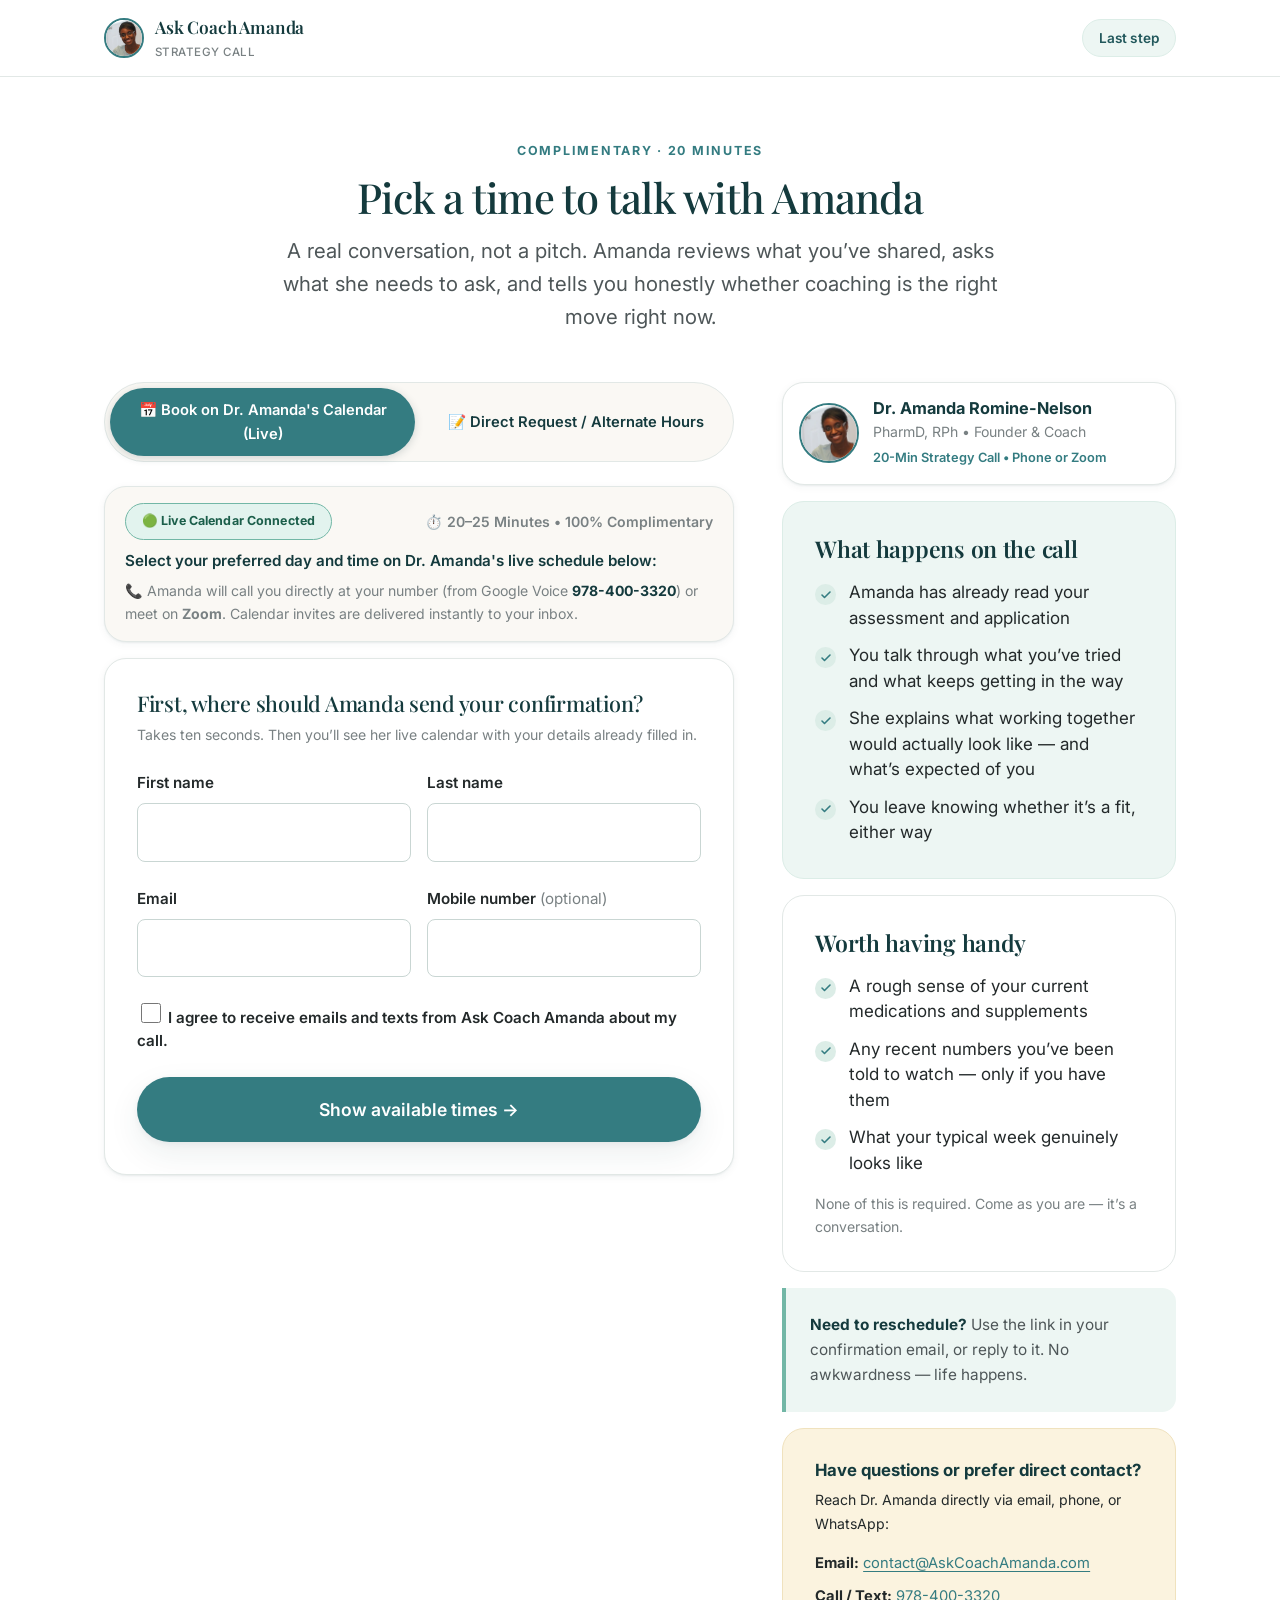
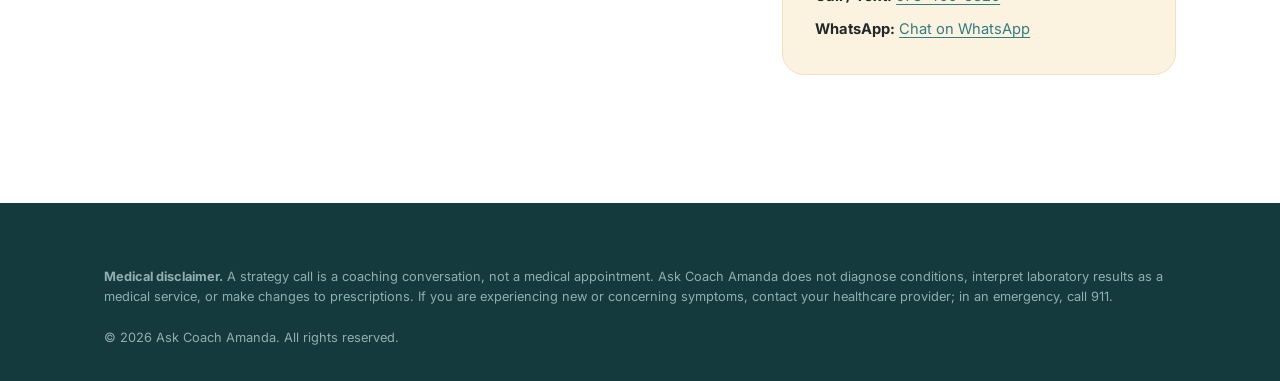
==== commit 677d3fd8: "Capture direct Calendly bookers and tidy the funnel on phones Book page: visitors the funnel doesn't" ====
--- a/book.html
+++ b/book.html
@@ -63,6 +63,10 @@
 .booking-tab-btn:hover:not(.active) {
   background: rgba(20,58,61,0.06);
 }
+/* Calendar beside the info cards on desktop; stacked on tablets and phones */
+.book-layout { grid-template-columns: minmax(0,1.6fr) minmax(0,1fr); }
+@media (max-width: 900px) { .book-layout { grid-template-columns: 1fr; } }
+@media (max-width: 560px) { .booking-tabs { flex-direction: column; border-radius: var(--r-lg); } }
 </style>
 
 <main id="main" class="section section--tight">
@@ -74,7 +78,7 @@
       <p class="lede" id="book-sub">A real conversation, not a pitch. Amanda reviews what you&rsquo;ve shared, asks what she needs to ask, and tells you honestly whether coaching is the right move right now.</p>
     </div>
 
-    <div class="grid" style="grid-template-columns:minmax(0,1.6fr) minmax(0,1fr);gap:var(--s7);align-items:start">
+    <div class="grid book-layout" style="gap:var(--s7);align-items:start">
 
       <div>
         <!-- Booking View Switcher -->
@@ -108,6 +112,44 @@
             <strong>Assessment results connected:</strong> Your scorecard responses (<span id="lead-score-text"></span>) are automatically attached so Dr. Amanda can review your profile before connecting.
           </div>
 
+          <!-- Details step: only shown to visitors the funnel doesn't know yet,
+               so every Calendly booking also reaches the CRM -->
+          <form id="calendar-gate" class="card" style="padding:var(--s6);background:var(--white);border-radius:var(--r-lg);border:1px solid var(--line);box-shadow:var(--shadow-sm)" novalidate hidden>
+            <h2 style="font-size:1.35rem;margin-bottom:6px;color:var(--teal-ink)">First, where should Amanda send your confirmation?</h2>
+            <p class="small muted" style="margin:0 0 var(--s5)">Takes ten seconds. Then you&rsquo;ll see her live calendar with your details already filled in.</p>
+            <div class="grid grid-2" style="gap:var(--s4)">
+              <div class="field">
+                <label for="g-first">First name</label>
+                <input class="input" type="text" id="g-first" name="first_name" autocomplete="given-name" required>
+                <p class="field-error" hidden>Please add your first name.</p>
+              </div>
+              <div class="field">
+                <label for="g-last">Last name</label>
+                <input class="input" type="text" id="g-last" name="last_name" autocomplete="family-name">
+              </div>
+            </div>
+            <div class="grid grid-2" style="gap:var(--s4)">
+              <div class="field">
+                <label for="g-email">Email</label>
+                <input class="input" type="email" id="g-email" name="email" autocomplete="email" required>
+                <p class="field-error" hidden>Please enter a valid email address.</p>
+              </div>
+              <div class="field">
+                <label for="g-phone">Mobile number <span class="muted" style="font-weight:400">(optional)</span></label>
+                <input class="input" type="tel" id="g-phone" name="phone" autocomplete="tel">
+              </div>
+            </div>
+            <div class="field consent-field">
+              <label class="consent">
+                <input type="checkbox" name="consent" value="yes" required>
+                <span>I agree to receive emails and texts from Ask Coach Amanda about my call.</span>
+              </label>
+              <p class="field-error" hidden>Please tick the box so Amanda can confirm your call.</p>
+            </div>
+            <button type="submit" class="btn btn--primary btn--lg btn--block">Show available times &rarr;</button>
+          </form>
+
+          <div id="calendly-area">
           <!-- Calendly Inline Container -->
           <div class="calendly-wrap" id="calendly-inline" data-url="https://calendly.com/beagoodday-com/20-min-call-with-dr-amanda" style="min-height:950px;min-width:320px;border-radius:var(--r-lg);overflow:hidden;border:1px solid var(--line);background:var(--white);box-shadow:var(--shadow-sm);">
             <iframe id="calendly-frame"
@@ -125,6 +167,7 @@
             <a id="calendly-direct-btn" href="https://calendly.com/beagoodday-com/20-min-call-with-dr-amanda" target="_blank" rel="noopener" class="btn btn--outline btn--sm" style="font-size:0.86rem;padding:7px 16px;display:inline-flex;align-items:center;gap:6px">
               ↗️ Open Calendly in New Tab
             </a>
+          </div>
           </div>
         </div>
 
@@ -302,45 +345,72 @@
      Takes the respondent's information (Name, Email, Phone,
      Assessment Score, Tier, Focus Area) and injects it into Calendly
      ------------------------------------------------------------ */
-  var fullName = [lead.first_name, lead.last_name].filter(Boolean).join(" ");
-  var calendlyParams = [];
-  if (fullName) calendlyParams.push("name=" + encodeURIComponent(fullName));
-  if (lead.first_name) calendlyParams.push("first_name=" + encodeURIComponent(lead.first_name));
-  if (lead.last_name) calendlyParams.push("last_name=" + encodeURIComponent(lead.last_name));
-  if (lead.email) calendlyParams.push("email=" + encodeURIComponent(lead.email));
-  if (lead.phone) calendlyParams.push("phone_number=" + encodeURIComponent(lead.phone));
+  function applyCalendly(lead) {
+    var fullName = [lead.first_name, lead.last_name].filter(Boolean).join(" ");
+    var calendlyParams = [];
+    if (fullName) calendlyParams.push("name=" + encodeURIComponent(fullName));
+    if (lead.first_name) calendlyParams.push("first_name=" + encodeURIComponent(lead.first_name));
+    if (lead.last_name) calendlyParams.push("last_name=" + encodeURIComponent(lead.last_name));
+    if (lead.email) calendlyParams.push("email=" + encodeURIComponent(lead.email));
+    if (lead.phone) calendlyParams.push("phone_number=" + encodeURIComponent(lead.phone));
   
-  var notes = [];
-  if (lead.total_score !== undefined && lead.total_score !== "") {
-    notes.push("Score: " + lead.total_score + "/30 (" + (lead.score_tier || "") + ")");
+    var notes = [];
+    if (lead.total_score !== undefined && lead.total_score !== "") {
+      notes.push("Score: " + lead.total_score + "/30 (" + (lead.score_tier || "") + ")");
+    }
+    if (lead.primary_concern) {
+      notes.push("Roadblock: " + lead.primary_concern);
+    }
+    if (notes.length) {
+      calendlyParams.push("a1=" + encodeURIComponent(notes.join(" | ")));
+    }
+    calendlyParams.push("hide_landing_page_details=1");
+    calendlyParams.push("hide_event_type_details=1");
+    calendlyParams.push("primary_color=347c81");
+    calendlyParams.push("hide_gdpr_banner=1");
+    calendlyParams.push("text_color=23292a");
+    /* Required for Calendly to postMessage booking events back to this page */
+    calendlyParams.push("embed_type=Inline");
+    calendlyParams.push("embed_domain=" + encodeURIComponent(location.hostname || "askcoachamanda.com"));
+    calendlyParams.push("utm_source=funnel");
+    calendlyParams.push("utm_campaign=" + encodeURIComponent(lead.score_tier || "metabolic_health"));
+
+    var fullCalendlyUrl = LIVE_CALENDLY + (calendlyParams.length ? "?" + calendlyParams.join("&") : "");
+  
+    var cFrame = document.getElementById("calendly-frame");
+    if (cFrame) cFrame.src = fullCalendlyUrl;
+  
+    var cDirect = document.getElementById("calendly-direct-btn");
+    if (cDirect) cDirect.href = fullCalendlyUrl.replace(/&?embed_(type|domain)=[^&]*/g, "");
+
+    var cWrap = document.getElementById("calendly-inline");
+    if (cWrap) cWrap.setAttribute("data-url", fullCalendlyUrl);
   }
-  if (lead.primary_concern) {
-    notes.push("Roadblock: " + lead.primary_concern);
+  applyCalendly(lead);
+
+  /* Details step: visitors who skipped the assessment and application
+     give their details here first, so the booking isn't invisible to the CRM */
+  var gate = document.getElementById("calendar-gate");
+  var calendlyArea = document.getElementById("calendly-area");
+  function showCalendar(show) {
+    gate.hidden = show;
+    calendlyArea.hidden = !show;
   }
-  if (notes.length) {
-    calendlyParams.push("a1=" + encodeURIComponent(notes.join(" | ")));
-  }
-  calendlyParams.push("hide_landing_page_details=1");
-  calendlyParams.push("hide_event_type_details=1");
-  calendlyParams.push("primary_color=347c81");
-  calendlyParams.push("hide_gdpr_banner=1");
-  calendlyParams.push("text_color=23292a");
-  /* Required for Calendly to postMessage booking events back to this page */
-  calendlyParams.push("embed_type=Inline");
-  calendlyParams.push("embed_domain=" + encodeURIComponent(location.hostname || "askcoachamanda.com"));
-  calendlyParams.push("utm_source=funnel");
-  calendlyParams.push("utm_campaign=" + encodeURIComponent(lead.score_tier || "metabolic_health"));
-
-  var fullCalendlyUrl = LIVE_CALENDLY + (calendlyParams.length ? "?" + calendlyParams.join("&") : "");
-  
-  var cFrame = document.getElementById("calendly-frame");
-  if (cFrame) cFrame.src = fullCalendlyUrl;
-  
-  var cDirect = document.getElementById("calendly-direct-btn");
-  if (cDirect) cDirect.href = fullCalendlyUrl.replace(/&?embed_(type|domain)=[^&]*/g, "");
-
-  var cWrap = document.getElementById("calendly-inline");
-  if (cWrap) cWrap.setAttribute("data-url", fullCalendlyUrl);
+  showCalendar(!!lead.email);
+  gate.addEventListener("submit", function (e) {
+    e.preventDefault();
+    if (!ACA.form.validate(gate)) return;
+    var f = ACA.form.serialize(gate);
+    window.ACA.submit("lead", {
+      first_name: f.first_name, last_name: f.last_name || "", email: f.email,
+      phone: f.phone || "", consent: "yes", consent_at: new Date().toISOString(),
+      lead_source: lead.lead_source || "book-page", route: "book-direct"
+    }).catch(function (err) { console.warn("[ACA booking details notice]", err); });
+    lead = window.ACA.store.read();
+    applyCalendly(lead);
+    showCalendar(true);
+    calendlyArea.scrollIntoView({ behavior: "smooth", block: "start" });
+  });
 
   /* Lead Sync Banner UI */
   var leadSyncBanner = document.getElementById("lead-sync-banner");
--- a/assets/css/brand.css
+++ b/assets/css/brand.css
@@ -212,6 +212,8 @@
 .card--raised { box-shadow: var(--shadow); border-color: transparent; }
 .card--mint { background: var(--mint-tint); border-color: var(--mint-tint-2); }
 .card--gold { background: var(--gold-tint); border-color: #F0E2BE; }
+.card--teal { background: var(--teal-ink); border-color: var(--teal-ink); color: rgba(255,255,255,.88); }
+.card--teal h3 { color: #fff; }
 .card__num {
   font-family: var(--display); font-size: 1.55rem; font-weight: 600;
   width: 46px; height: 46px; border-radius: 50%;
@@ -362,6 +364,16 @@
 .brandmark__sub { display: block; font-family: var(--sans); font-size: .72rem; font-weight: 500; color: var(--ink-faint); letter-spacing: .04em; text-transform: uppercase; margin-top: 1px; }
 .site-header .btn { padding: 12px 24px; font-size: .95rem; }
 @media (max-width: 560px) { .brandmark__sub { display: none; } .site-header .btn { padding: 11px 18px; font-size: .88rem; } }
+/* Phones: keep the brand name and the header's right-hand button/badge on one line each */
+@media (max-width: 480px) {
+  .site-header__inner { padding: 12px 14px; gap: 10px; }
+  .brandmark { gap: 8px; flex-shrink: 0; }
+  .brandmark img { width: 34px; height: 34px; }
+  .brandmark__name { font-size: .98rem; white-space: nowrap; }
+  .site-header .btn { white-space: nowrap; font-size: .76rem; padding: 8px 12px; }
+  /* Longer badges ("Educational, not diagnostic") wrap to a tidy centred two-liner */
+  .site-header .pill { font-size: .72rem; padding: 6px 12px; line-height: 1.25; text-align: center; max-width: 150px; }
+}
 
 .site-footer { background: var(--teal-ink); color: #A9C6C5; padding: var(--s8) 0 var(--s6); font-size: .92rem; }
 .site-footer a { color: #CBE2E0; }
--- a/assets/css/funnel.css
+++ b/assets/css/funnel.css
@@ -226,6 +226,12 @@
 .quote-card__who { margin-top: auto; padding-top: var(--s4); border-top: 1px solid var(--line); }
 .quote-card__who b { display: block; color: var(--teal-ink); font-size: .98rem; }
 .quote-card__who span { font-size: .86rem; color: var(--ink-faint); }
+.quote-card--video { padding: var(--s5); }
+.quote-card__video {
+  aspect-ratio: 16 / 9; border-radius: var(--r); overflow: hidden;
+  background: var(--teal-ink);
+}
+.quote-card__video video { width: 100%; height: 100%; object-fit: contain; }
 
 /* ------------------------------------------------------------
    FAQ
